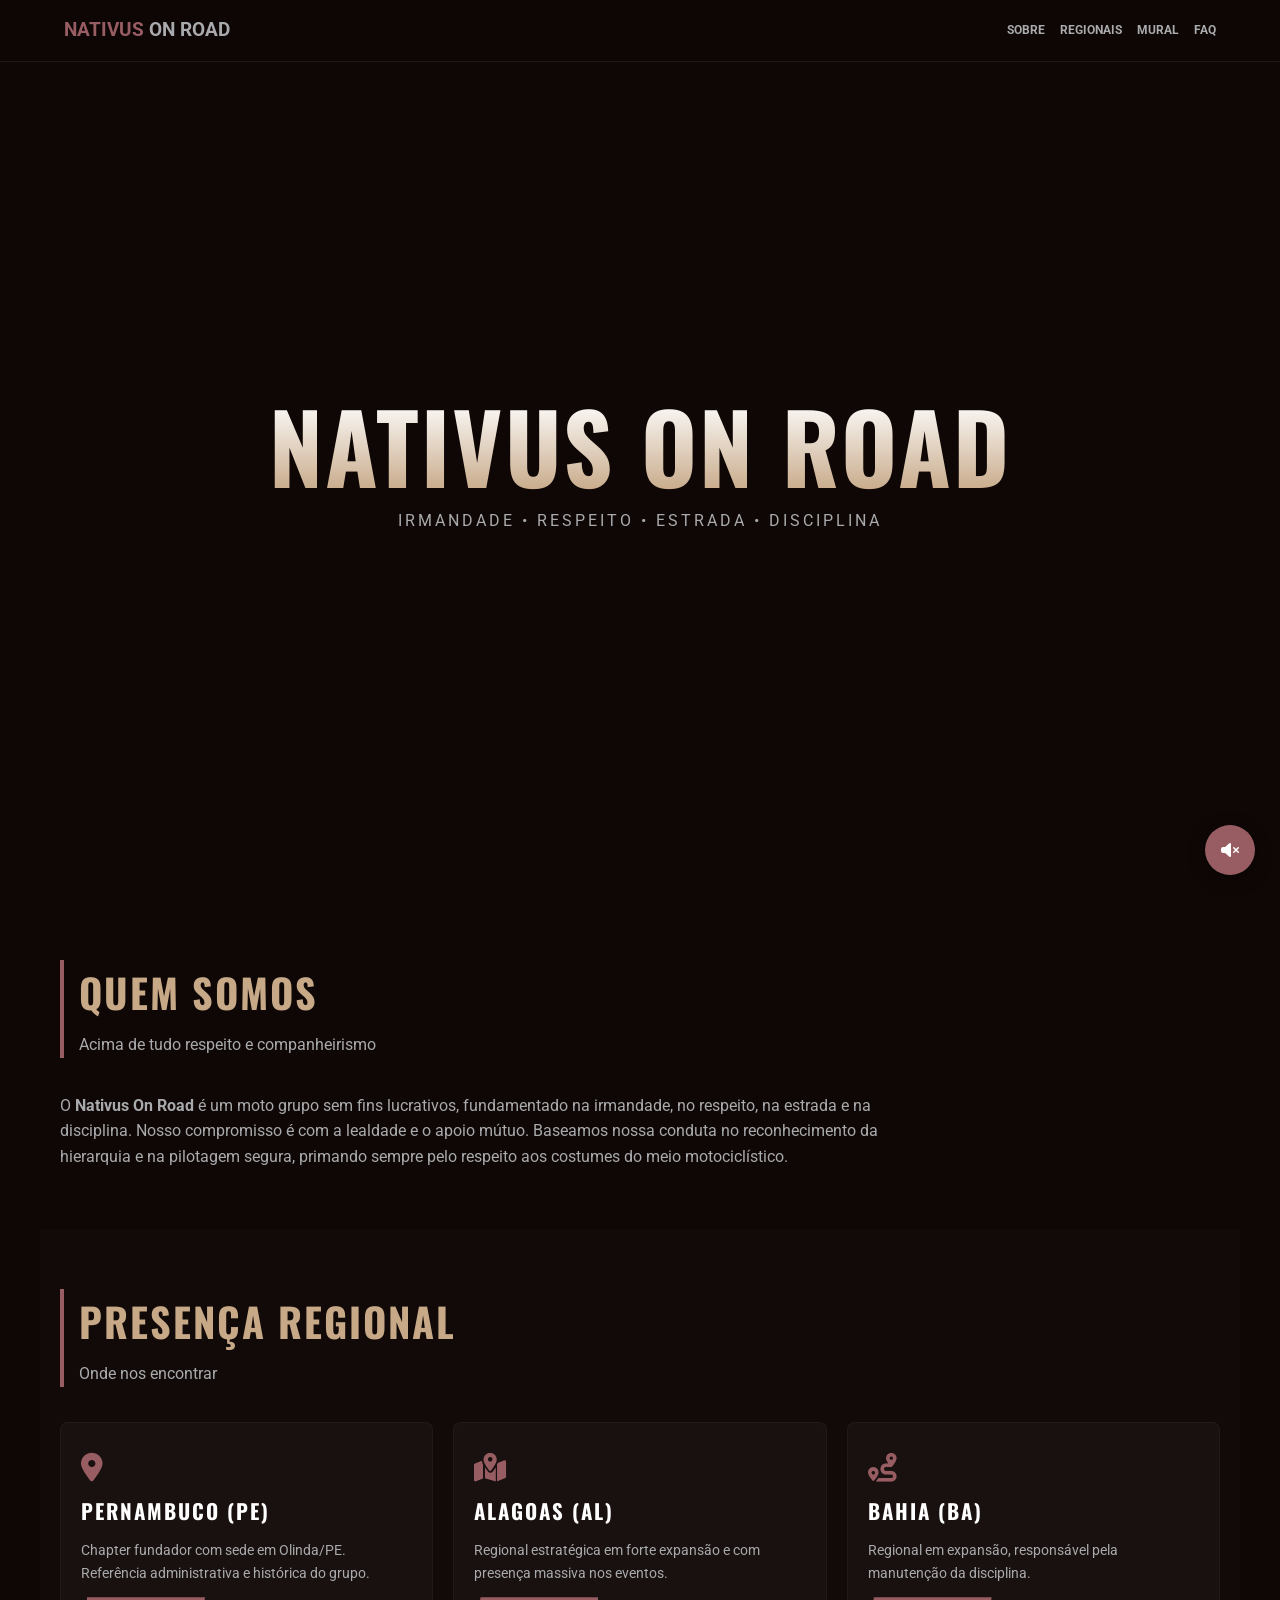
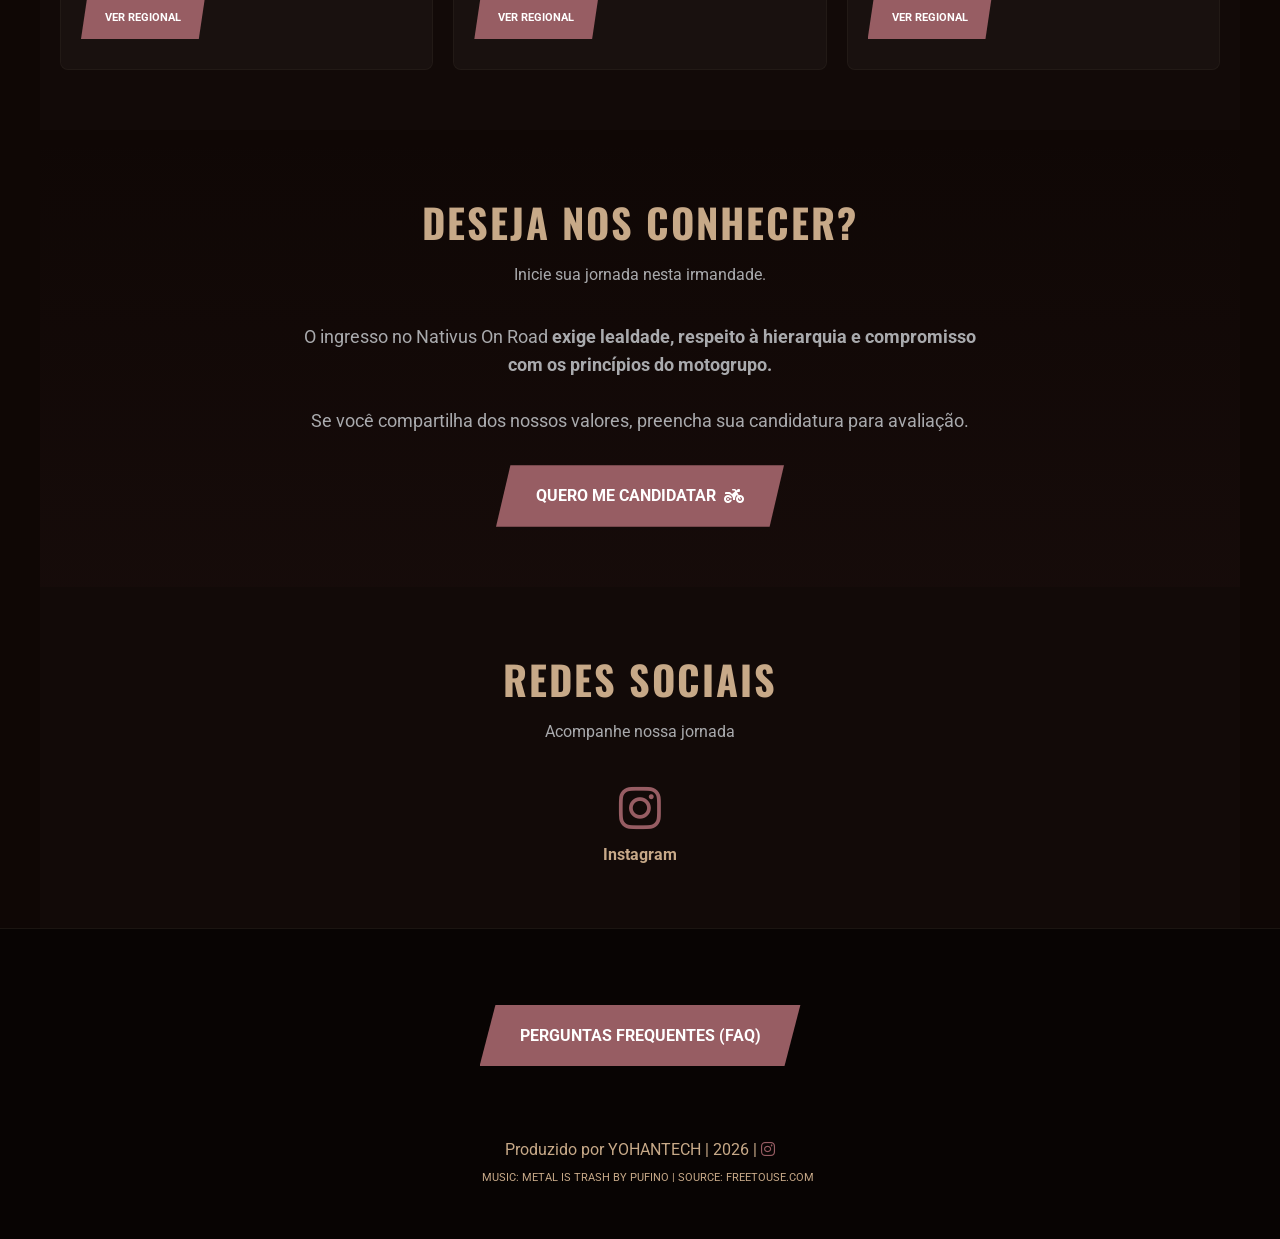
==== index.html @ 03892d3d "Add files via upload" ====
<!DOCTYPE html>
<html lang="pt-br">
<head>
    <meta charset="UTF-8">
    <title>Nativus On Road | Institucional 2026</title>
    <meta name="viewport" content="width=device-width, initial-scale=1.0">
    
    <link href="https://fonts.googleapis.com/css2?family=Oswald:wght@400;700&family=Roboto:wght@300;400;700&display=swap" rel="stylesheet">
    <link rel="stylesheet" href="https://cdnjs.cloudflare.com/ajax/libs/font-awesome/6.4.0/css/all.min.css">

    <style>
        :root {
            /* Cores Oficiais Extraídas do Estatuto */
            --black: #0F0705;       /* Preto Oficial */
            --red: #975D63;         /* Vermelho Escuro */
            --red-bright: #c1757c;  
            --tan: #C7A988;         /* Bege Areia */
            --brown: #47352D;       /* Marrom Escuro */
            --leather: #907159;     /* Marrom Couro */
            --silver: #A9AAAD;      /* Prata Envelhecido */
            --glass: rgba(255, 255, 255, 0.03);
            --transition: all 0.4s cubic-bezier(0.165, 0.84, 0.44, 1);
        }

        * { box-sizing: border-box; margin: 0; padding: 0; }
        html { scroll-behavior: smooth; }
        body {
            font-family: 'Roboto', sans-serif;
            background-color: var(--black);
            color: var(--tan);
            line-height: 1.6;
            overflow-x: hidden;
        }

        h1, h2, h3 { font-family: 'Oswald', sans-serif; text-transform: uppercase; letter-spacing: 2px; }

        /* HEADER & NAV */
        header {
            position: fixed;
            top: 0;
            width: 100%;
            z-index: 1000;
            padding: 15px 5%;
            display: flex;
            justify-content: space-between;
            align-items: center;
            background: rgba(15, 7, 5, 0.95);
            backdrop-filter: blur(12px);
            border-bottom: 1px solid rgba(199, 169, 136, 0.1);
        }

        .logo { font-size: 1.2rem; font-weight: bold; color: var(--red); white-space: nowrap; }
        .logo span { color: var(--silver); }
        
        nav { display: flex; gap: 15px; }
        nav a {
            color: var(--silver);
            text-decoration: none;
            font-size: 0.75rem;
            font-weight: 700;
            transition: var(--transition);
            text-transform: uppercase;
        }
        nav a:hover { color: var(--red); }

        /* HERO SECTION */
        .hero {
            min-height: 100vh;
            background: 
                linear-gradient(to bottom, rgba(15,7,5,0.4), var(--black)),
                url('imagens/hero_image.jpeg') center center / cover no-repeat;
            display: flex;
            align-items: center;
            justify-content: center;
            text-align: center;
            padding: 100px 20px 40px;
        }

        .hero h1 {
            font-size: clamp(2.5rem, 10vw, 6rem);
            line-height: 1;
            margin-bottom: 15px;
            background: linear-gradient(to bottom, #fff, var(--tan));
            background-clip: text;
            -webkit-background-clip: text;
            -webkit-text-fill-color: transparent;
        }

        .hero p {
            color: var(--silver);
            font-size: clamp(0.85rem, 4vw, 1rem);
            margin-bottom: 30px;
            letter-spacing: 3px;
        }

        /* SECTIONS */
        section { padding: 60px 20px; max-width: 1200px; margin: auto; }
        .section-header { margin-bottom: 35px; border-left: 4px solid var(--red); padding-left: 15px; }
        section h2 { font-size: clamp(1.8rem, 8vw, 2.5rem); margin-bottom: 8px; }

        .grid {
            display: grid;
            grid-template-columns: repeat(auto-fit, minmax(280px, 1fr));
            gap: 20px;
        }

        .card {
            background: var(--glass);
            padding: 30px 20px;
            border-radius: 8px;
            border: 1px solid rgba(199, 169, 136, 0.05);
            transition: var(--transition);
            display: flex;
            flex-direction: column;
            gap: 12px;
        }

        .card:hover { transform: translateY(-5px); background: rgba(151, 93, 99, 0.08); }
        .card i { font-size: 1.8rem; color: var(--red); }
        .card h3 { font-size: 1.3rem; color: #fff; }
        .card p { color: var(--silver); font-size: 0.9rem; }

        /* BUTTONS */
        .button {
            display: inline-flex;
            align-items: center;
            gap: 8px;
            margin-top: auto;
            padding: 12px 24px;
            background: var(--red);
            color: #fff;
            text-decoration: none;
            font-weight: bold;
            font-size: 0.7rem;
            text-transform: uppercase;
            clip-path: polygon(5% 0, 100% 0, 95% 100%, 0% 100%);
            width: fit-content;
        }

        /* MUSIC CONTROL */
        #music-control {
            position: fixed;
            bottom: 25px;
            right: 25px;
            width: 50px;
            height: 50px;
            background: var(--red);
            color: white;
            border-radius: 50%;
            display: flex;
            align-items: center;
            justify-content: center;
            cursor: pointer;
            z-index: 2000;
            box-shadow: 0 4px 15px rgba(0,0,0,0.5);
        }

        .music-playing { animation: pulse-red 2s infinite; }

        @keyframes pulse-red {
            0% { box-shadow: 0 0 0 0 rgba(151, 93, 99, 0.7); }
            70% { box-shadow: 0 0 0 10px rgba(151, 93, 99, 0); }
            100% { box-shadow: 0 0 0 0 rgba(151, 93, 99, 0); }
        }

        footer {
            padding: 50px 20px;
            text-align: center;
            background: #080403;
            border-top: 1px solid rgba(199, 169, 136, 0.1);
        }

        @media (max-width: 600px) {
            header { flex-direction: column; gap: 8px; padding: 12px; }
            nav { gap: 12px; }
            .hero { padding-top: 100px; }
        }
    </style>
</head>

<body>

<header>
    <div class="logo">NATIVUS <span>ON ROAD</span></div>
    <nav>
        <a href="#sobre">Sobre</a>
        <a href="#regionais">Regionais</a>
        <a href="eventos.html">Mural</a>
        <a href="faq.html">FAQ</a> </nav>
    </nav>
</header>

<div class="hero" id="home">
    <div class="hero-content">
        <h1>NATIVUS ON ROAD</h1>
        <p>IRMANDADE • RESPEITO • ESTRADA • DISCIPLINA</p>
    </div>
</div>

<section id="sobre">
    <div class="section-header">
        <h2>Quem somos</h2>
        <p style="color: var(--silver)">Acima de tudo respeito e companheirismo</p>
    </div>
    <p style="font-size: 1rem; max-width: 850px; color: var(--silver);">
        O <strong>Nativus On Road</strong> é um moto grupo sem fins lucrativos, fundamentado na irmandade, no respeito, na estrada e na disciplina. 
        Nosso compromisso é com a lealdade e o apoio mútuo.
        Baseamos nossa conduta no reconhecimento da hierarquia e na pilotagem segura, primando sempre pelo respeito aos costumes do meio motociclístico.
    </p>
</section>

<section id="regionais" style="background: rgba(255,255,255,0.01)">
    <div class="section-header">
        <h2>Presença Regional</h2>
        <p style="color: var(--silver)">Onde nos encontrar</p>
    </div>
    <div class="grid">
        <div class="card">
            <i class="fa-solid fa-location-dot"></i>
            <h3>Pernambuco (PE)</h3>
            <p>Chapter fundador com sede em Olinda/PE. Referência administrativa e histórica do grupo.</p>
            <a href="regionais/pernambuco.html" class="button">Ver Regional</a>
        </div>
        <div class="card">
            <i class="fa-solid fa-map-location-dot"></i>
            <h3>Alagoas (AL)</h3>
            <p>Regional estratégica em forte expansão e com presença massiva nos eventos.</p>
            <a href="regionais/alagoas.html" class="button">Ver Regional</a>
        </div>
        <div class="card">
            <i class="fa-solid fa-route"></i>
            <h3>Bahia (BA)</h3>
            <p>Regional em expansão, responsável pela manutenção da disciplina.</p>
            <a href="regionais/bahia.html" class="button">Ver Regional</a>
        </div>
    </div>
</section>

<section id="cadastro" style="background: linear-gradient(to bottom, transparent, rgba(151,93,99,0.05)); text-align: center;">
    <div class="section-header" style="border-left: none; padding-left: 0;">
        <h2>Deseja nos conhecer?</h2>
        <p style="color: var(--silver)">Inicie sua jornada nesta irmandade.</p>
    </div>
    <p style="font-size: 1.1rem; max-width: 700px; margin: 0 auto 30px; color: var(--silver);">
        O ingresso no Nativus On Road <strong> exige lealdade, respeito à hierarquia e compromisso com os princípios do motogrupo.</strong>
        <br>
        <br>
        Se você compartilha dos nossos valores, preencha sua candidatura para avaliação.
    </p>
    <a href="cadastro.html" class="button" style="padding: 18px 40px; font-size: 1rem;">Quero me Candidatar <i class="fa-solid fa-motorcycle"></i></a>
</section>

<section id="redes-sociais" style="background: rgba(255,255,255,0.01); text-align: center;">
    <div class="section-header" style="border-left: none; padding-left: 0;">
        <h2>Redes Sociais</h2>
        <p style="color: var(--silver)">Acompanhe nossa jornada</p>
    </div>
    <div style="display: flex; justify-content: center; gap: 30px; margin-top: 40px;">
        <a href="https://www.instagram.com/nativusonroad" target="_blank" style="display: flex; flex-direction: column; align-items: center; gap: 10px; text-decoration: none;;">
            <i class="fa-brands fa-instagram" style="font-size: 3rem; color: var(--red);"></i>
            <span style="color: var(--tan); font-weight: bold;">Instagram</span>
        </a>
    </div>
</section>

<footer>
    <br>
    <div class="social-links" style="margin-bottom: 20px;">
        <a href="faq.html" class="button" style="padding: 18px 40px; font-size: 1rem;">Perguntas Frequentes (FAQ)</a>
    </div>
  
    <br>
    <br>
    
    <p>Produzido por YOHANTECH | 2026 | <a href="https://www.instagram.com/yohantech.br?igsh=enFqdXVka2x1c2dv" target="_blank" style="color: var(--red); text-decoration: none;"><i class="fa-brands fa-instagram"></i></a></p>
    <a style="color: var(--tan); margin-left: 15px; font-size: 0.7rem; text-transform: uppercase;">Music: Metal Is Trash by Pufino | Source: freetouse.com </a>
    </p>
</footer>

<audio id="bg-music" loop>
    <source src="musica.mp3" type="audio/mpeg">
</audio>

<div id="music-control" onclick="toggleMusic()">
    <i id="music-icon" class="fa-solid fa-volume-xmark"></i>
</div>

<script>
    const audio = document.getElementById('bg-music');
    const icon = document.getElementById('music-icon');
    const btn = document.getElementById('music-control');
    
    // Configurações Iniciais
    audio.volume = 0.7; 

    // Recupera o estado salvo no navegador
    const isPlaying = localStorage.getItem('nativus_music_playing') === 'true';
    const savedTime = localStorage.getItem('nativus_music_time');

    if (savedTime) {
        audio.currentTime = parseFloat(savedTime);
    }

    // Se estava tocando, tenta retomar (respeitando bloqueio do navegador)
    if (isPlaying) {
        audio.play().then(() => {
            updateUI(true);
        }).catch(() => {
            console.log("Aguardando interação do usuário para retomar áudio.");
        });
    }

    // Salva o tempo atual da música a cada segundo
    audio.ontimeupdate = () => {
        localStorage.setItem('nativus_music_time', audio.currentTime);
    };

    function updateUI(playing) {
        if (playing) {
            icon.classList.replace('fa-volume-xmark', 'fa-volume-high');
            btn.classList.add('music-playing');
        } else {
            icon.classList.replace('fa-volume-high', 'fa-volume-xmark');
            btn.classList.remove('music-playing');
        }
    }

    function toggleMusic() {
        if (audio.paused) {
            audio.play();
            localStorage.setItem('nativus_music_playing', 'true');
            updateUI(true);
        } else {
            audio.pause();
            localStorage.setItem('nativus_music_playing', 'false');
            updateUI(false);
        }
    }

    // Reset de scroll
    if (history.scrollRestoration) { history.scrollRestoration = 'manual'; }
    window.scrollTo(0, 0);
</script>

</body>
</html>
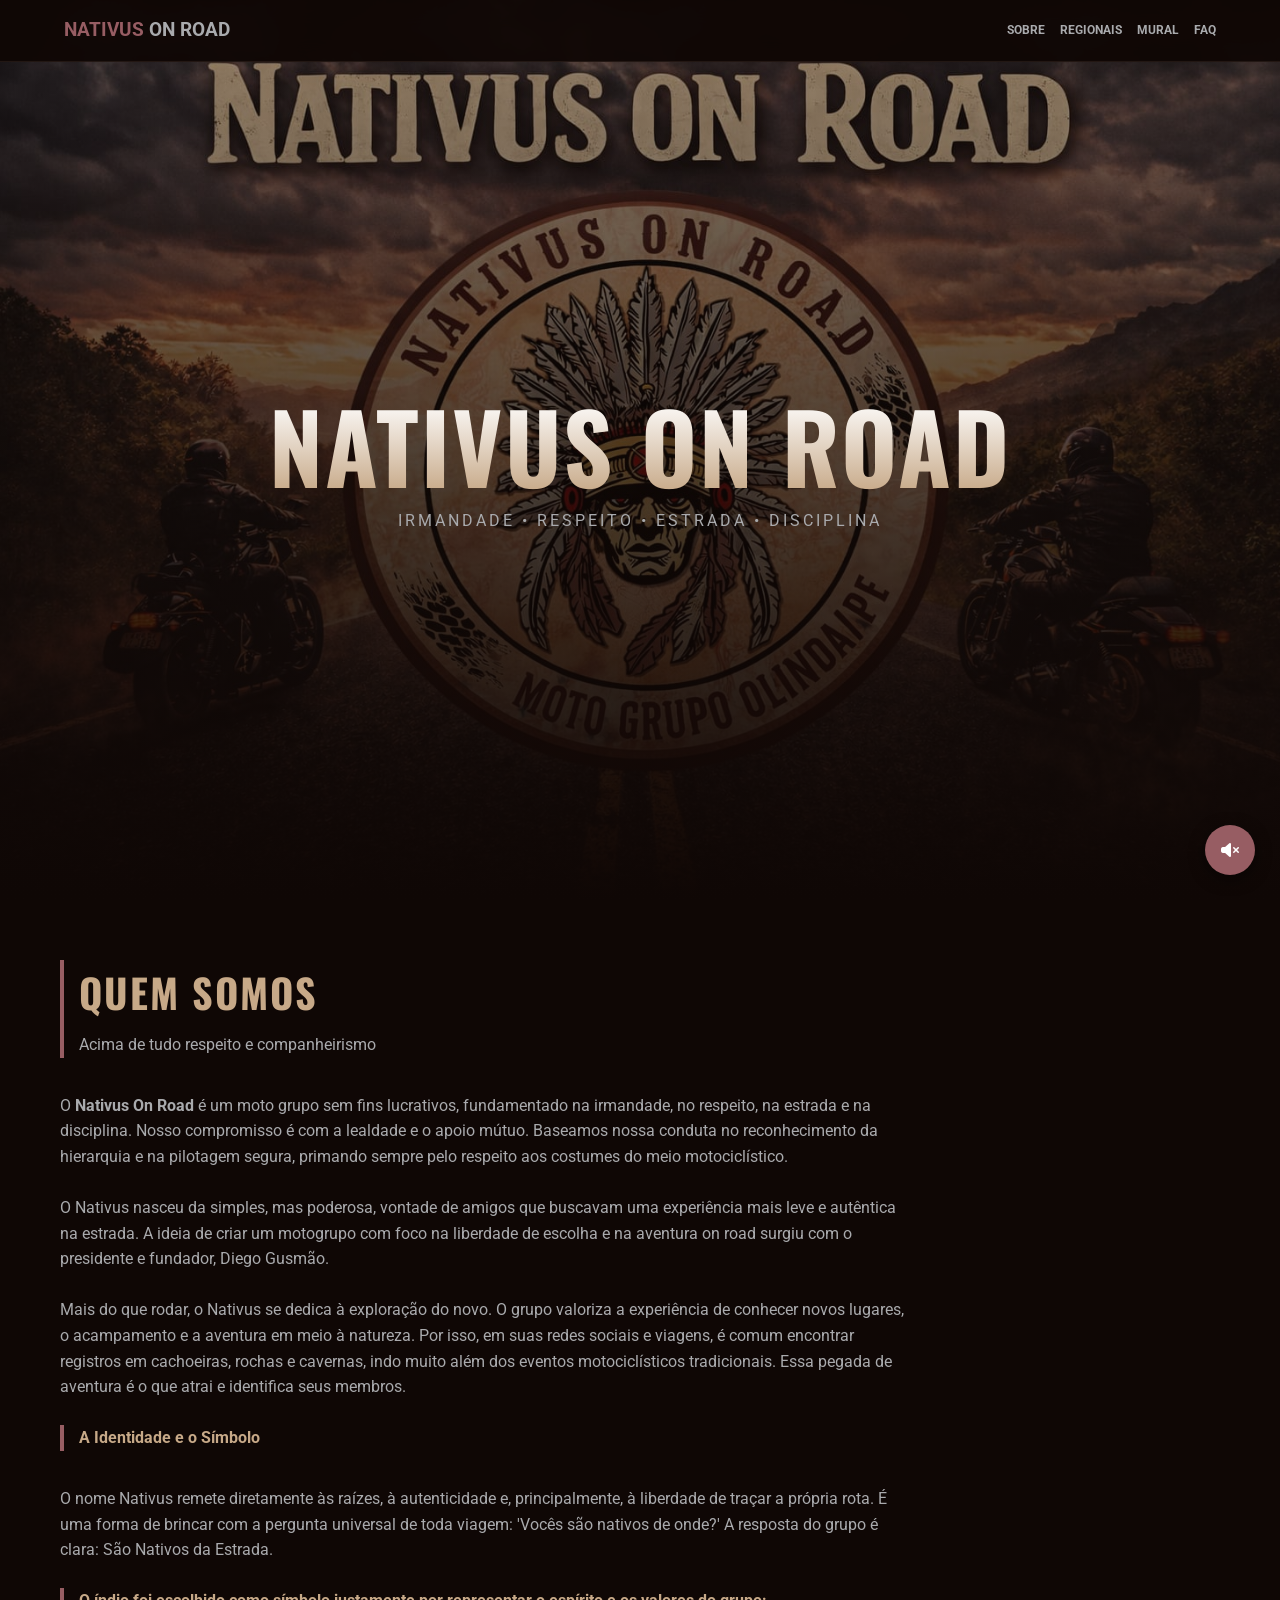
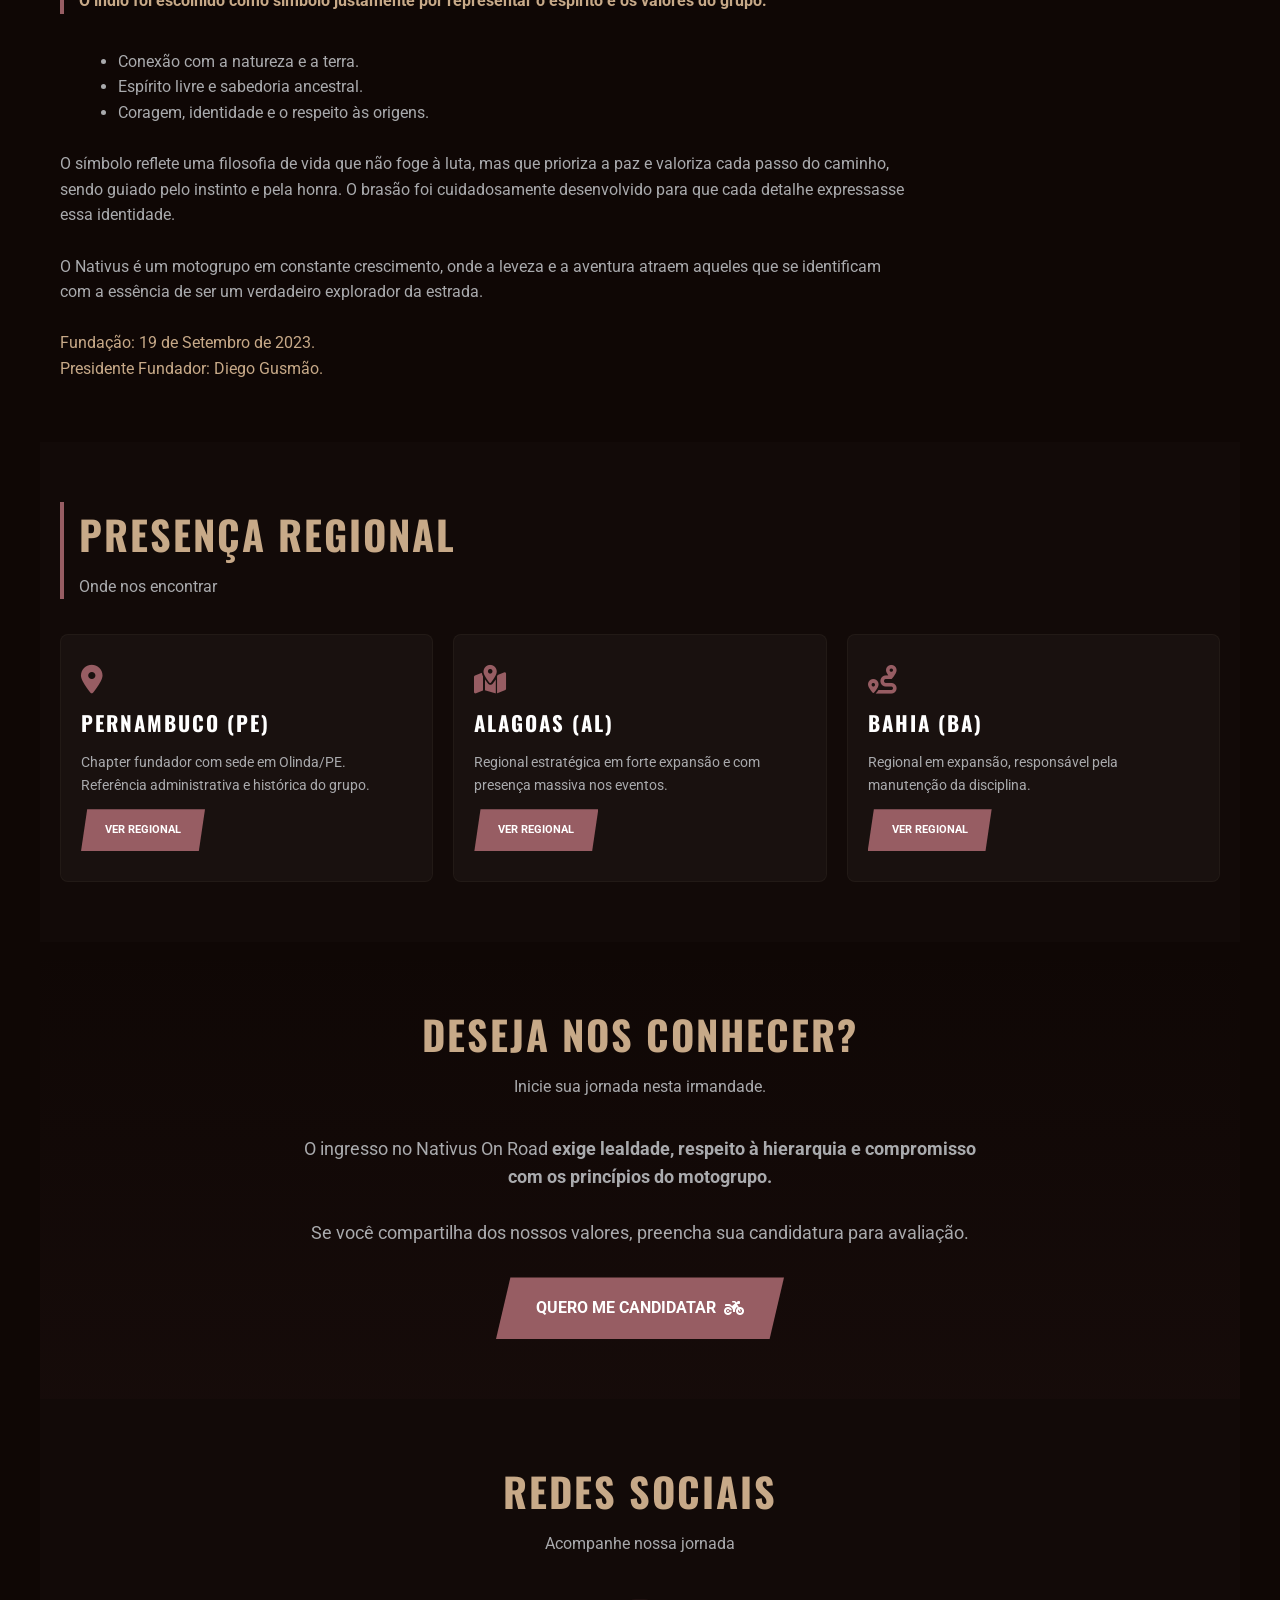
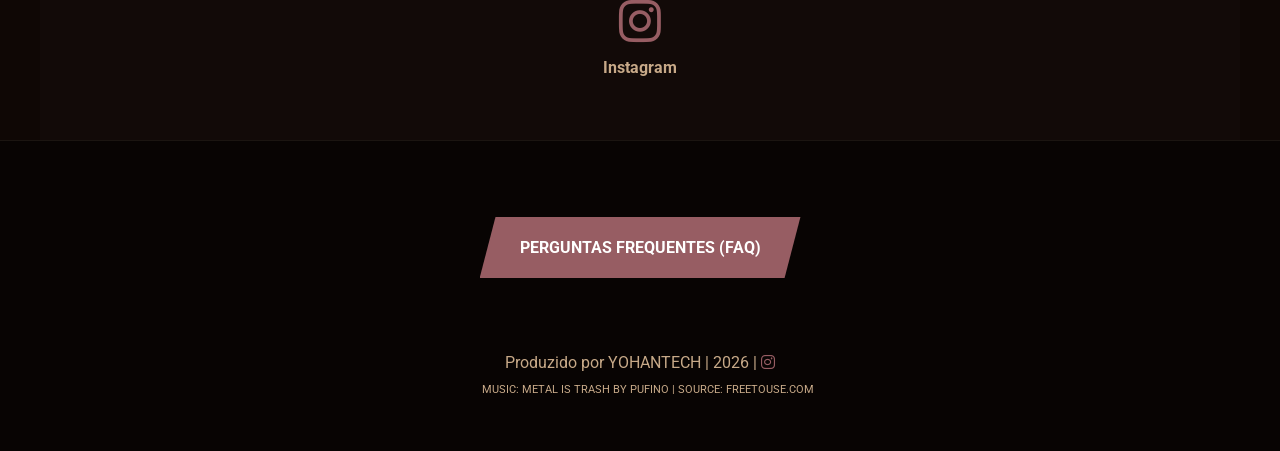
==== commit 2cc20ca7: "Add detailed description of Nativus motogrupo's identity, values, and founding information" ====
--- a/index.html
+++ b/index.html
@@ -207,6 +207,57 @@
         Nosso compromisso é com a lealdade e o apoio mútuo.
         Baseamos nossa conduta no reconhecimento da hierarquia e na pilotagem segura, primando sempre pelo respeito aos costumes do meio motociclístico.
     </p>
+    <br>
+    <p style="font-size: 1rem; max-width: 850px; color: var(--silver);">
+        O Nativus nasceu da simples, mas poderosa, vontade de amigos que buscavam uma experiência mais leve e autêntica na estrada. 
+        A ideia de criar um motogrupo com foco na liberdade de escolha e na aventura on road surgiu com o presidente e fundador, Diego Gusmão.
+    </p>
+    <br>
+    <p style="font-size: 1rem; max-width: 850px; color: var(--silver);">
+        Mais do que rodar, o Nativus se dedica à exploração do novo. O grupo valoriza a experiência de conhecer novos lugares, 
+        o acampamento e a aventura em meio à natureza. Por isso, em suas redes sociais e viagens, é comum encontrar registros em cachoeiras, 
+        rochas e cavernas, indo muito além dos eventos motociclísticos tradicionais. 
+        Essa pegada de aventura é o que atrai e identifica seus membros.
+    </p>
+    <br>
+    <div class="section-header">
+    <p style="font-size: 1rem; max-width: 850px; color: var(--tan);">
+        <b>A Identidade e o Símbolo</b>
+    </p>
+    </div>    
+    <p style="font-size: 1rem; max-width: 850px; color: var(--silver);">
+        O nome Nativus remete diretamente às raízes, à autenticidade e, principalmente, à liberdade de traçar a própria rota. 
+        É uma forma de brincar com a pergunta universal de toda viagem: 
+        'Vocês são nativos de onde?' A resposta do grupo é clara: São Nativos da Estrada.
+    </p>
+    <br>
+    <div class="section-header">
+    <p style="font-size: 1rem; max-width: 850px; color: var(--tan);">
+        <b>O índio foi escolhido como símbolo justamente por representar o espírito e os valores do grupo:</b>
+    </p>
+    </div>
+    <ul style="font-size: 1rem; max-width: 850px; color: var(--silver); margin-left: 5%; margin-right: 5%;">
+        <li>Conexão com a natureza e a terra. <br></li>
+        <li>Espírito livre e sabedoria ancestral.<br></li>
+        <li>Coragem, identidade e o respeito às origens.<br></li>
+    </ul> 
+    <br> 
+    <p style="font-size: 1rem; max-width: 850px; color: var(--silver);">
+        O símbolo reflete uma filosofia de vida que não foge à luta, mas que prioriza a paz e valoriza cada passo do caminho, 
+        sendo guiado pelo instinto e pela honra. O brasão foi cuidadosamente desenvolvido para que cada detalhe expressasse essa identidade.
+    </p>
+    <br>
+    <p style="font-size: 1rem; max-width: 850px; color: var(--silver);">
+        O Nativus é um motogrupo em constante crescimento, onde a leveza e a aventura atraem aqueles que se identificam com a essência de ser um verdadeiro 
+        explorador da estrada.
+    </p>
+    <br>
+    <p>
+    Fundação: 19 de Setembro de 2023.
+    </p>
+    <p>Presidente Fundador: Diego Gusmão.</p>
+
+    
 </section>
 
 <section id="regionais" style="background: rgba(255,255,255,0.01)">
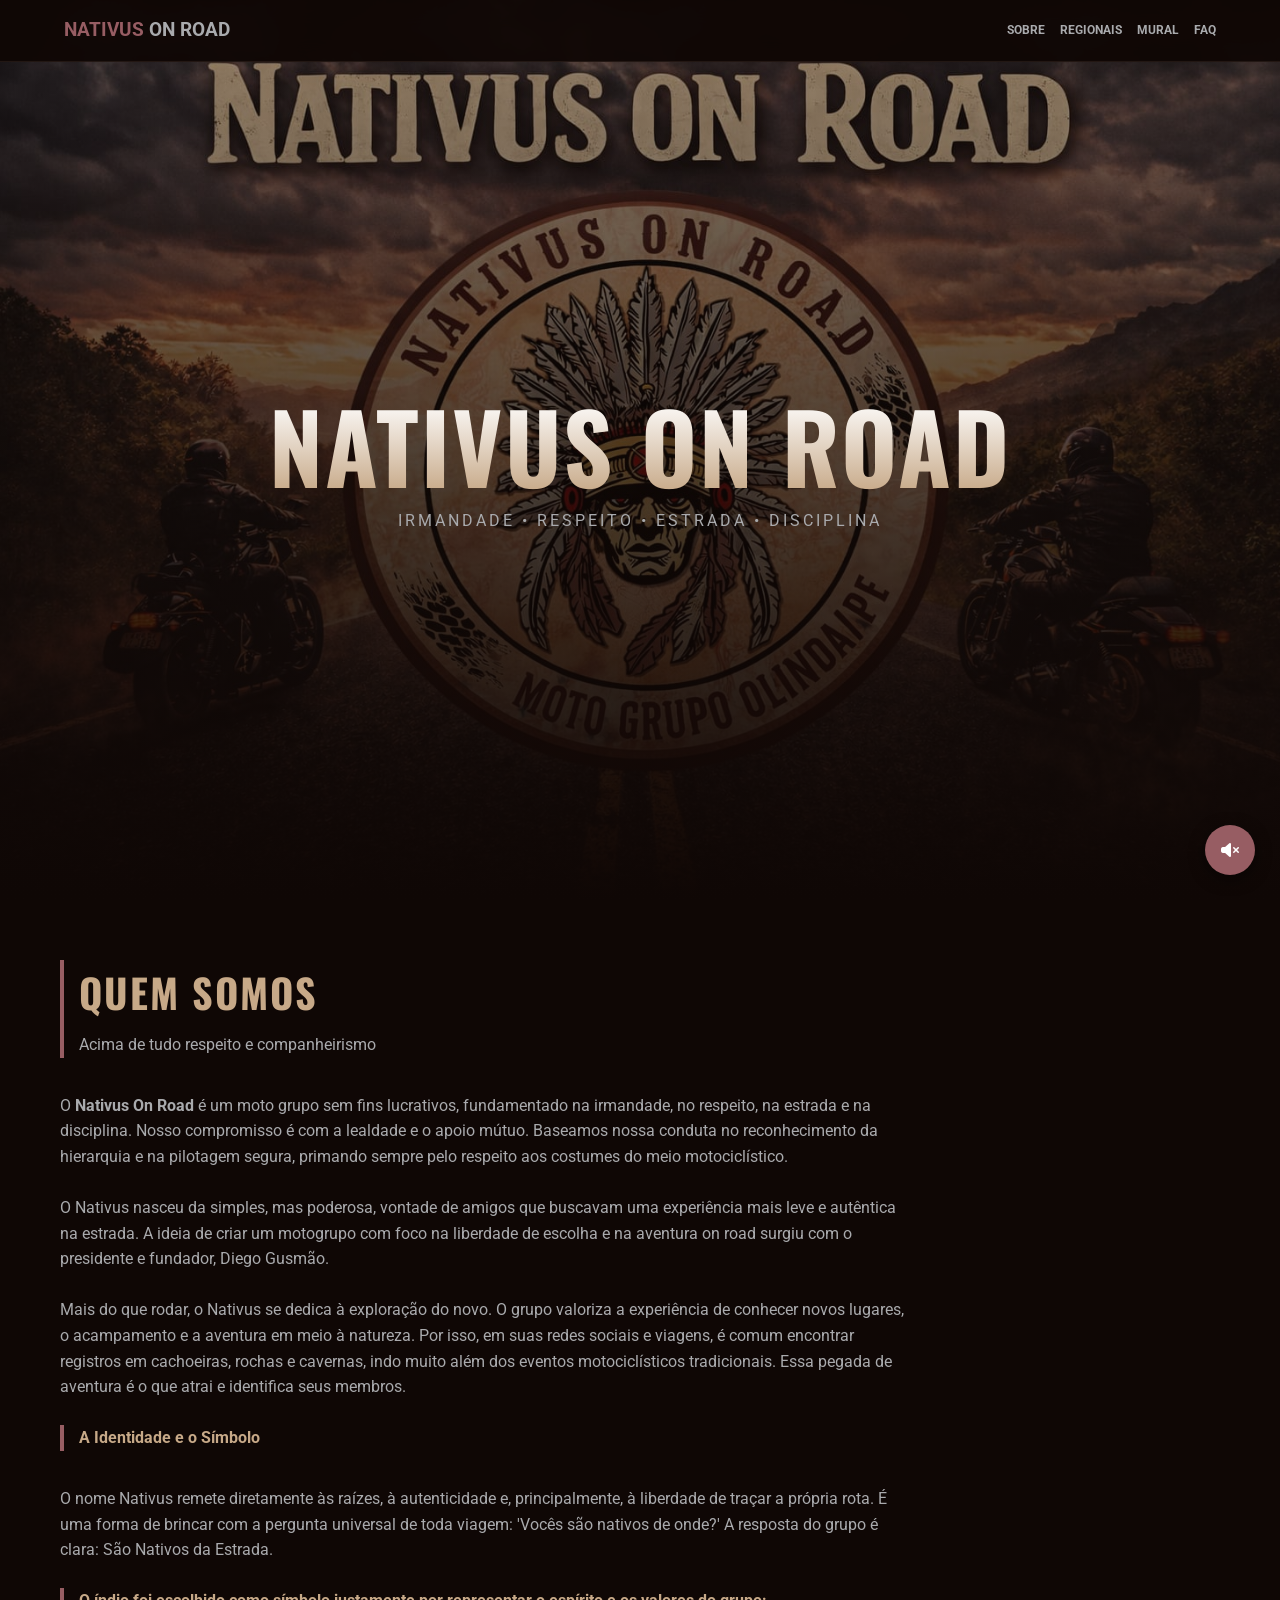
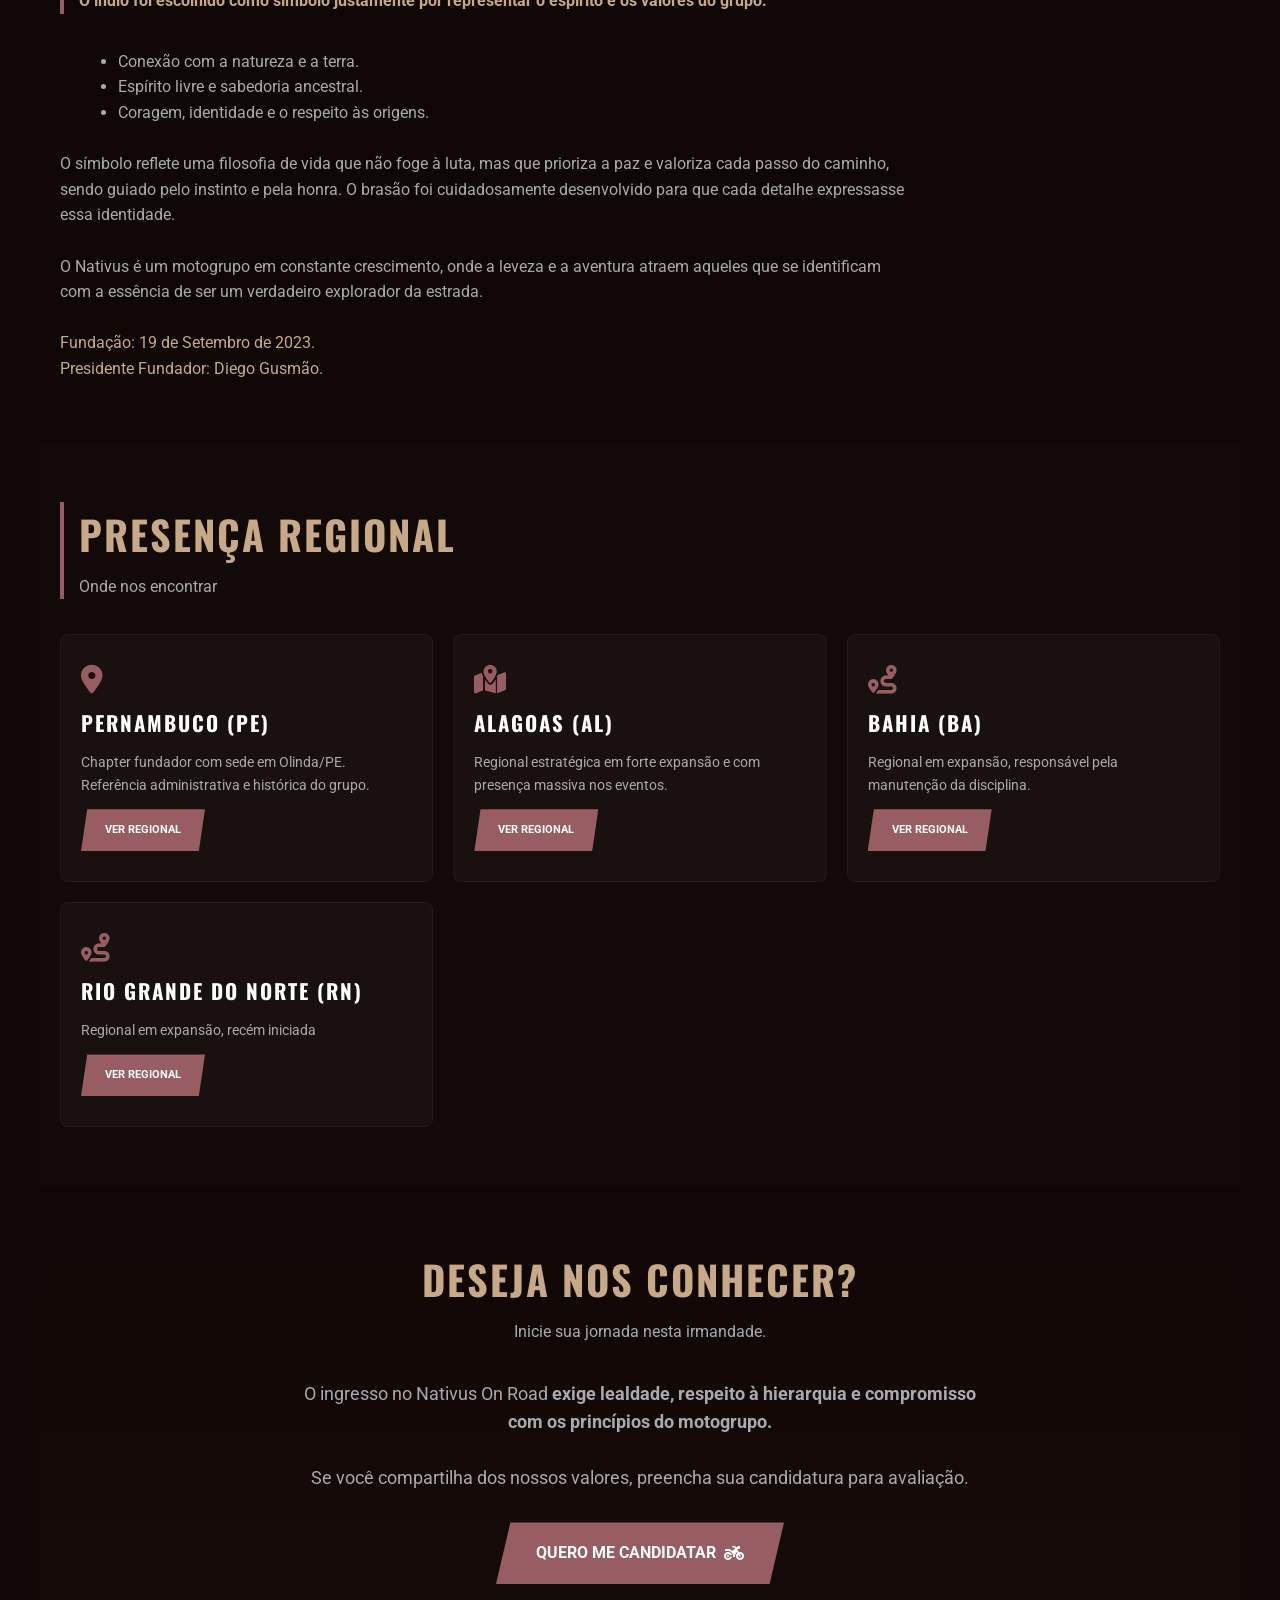
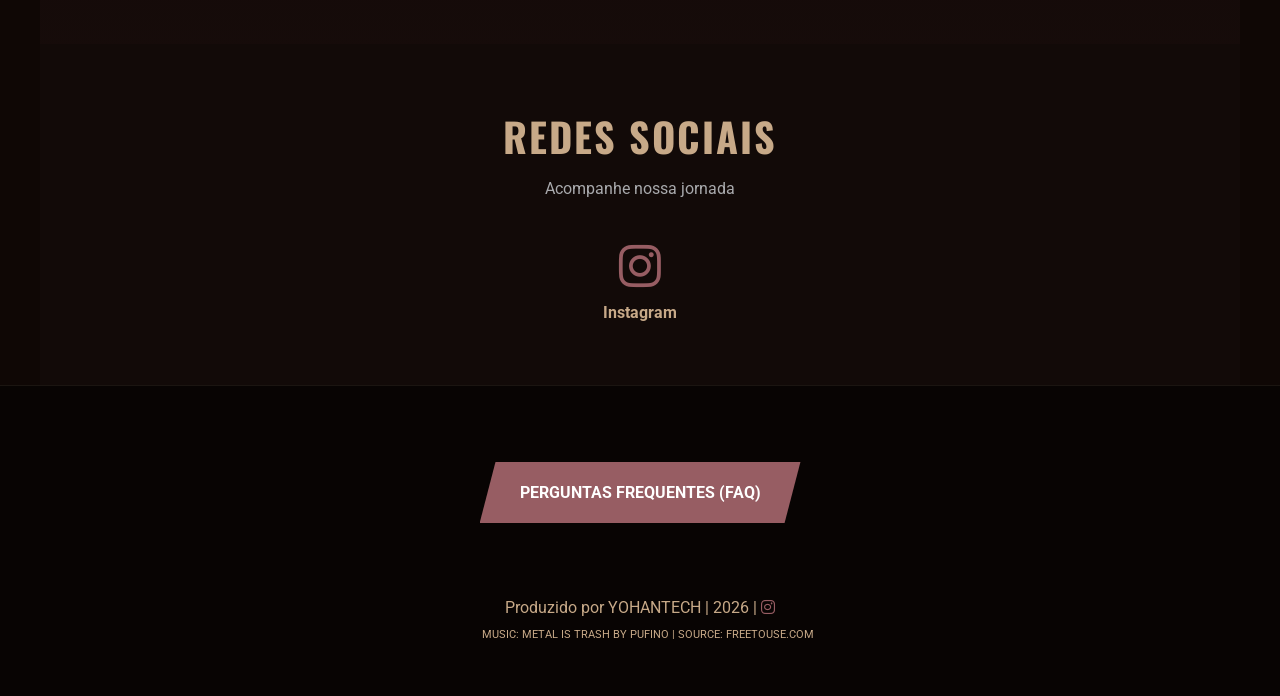
==== commit d6d6d77c: "Add Rio Grande do Norte regional page and associated image" ====
--- a/index.html
+++ b/index.html
@@ -284,6 +284,12 @@
             <p>Regional em expansão, responsável pela manutenção da disciplina.</p>
             <a href="regionais/bahia.html" class="button">Ver Regional</a>
         </div>
+        <div class="card">
+            <i class="fa-solid fa-route"></i>
+            <h3>Rio Grande do Norte (RN)</h3>
+            <p>Regional em expansão, recém iniciada</p>
+            <a href="regionais/riograndedonorte.html" class="button">Ver Regional</a>
+        </div>
     </div>
 </section>
 
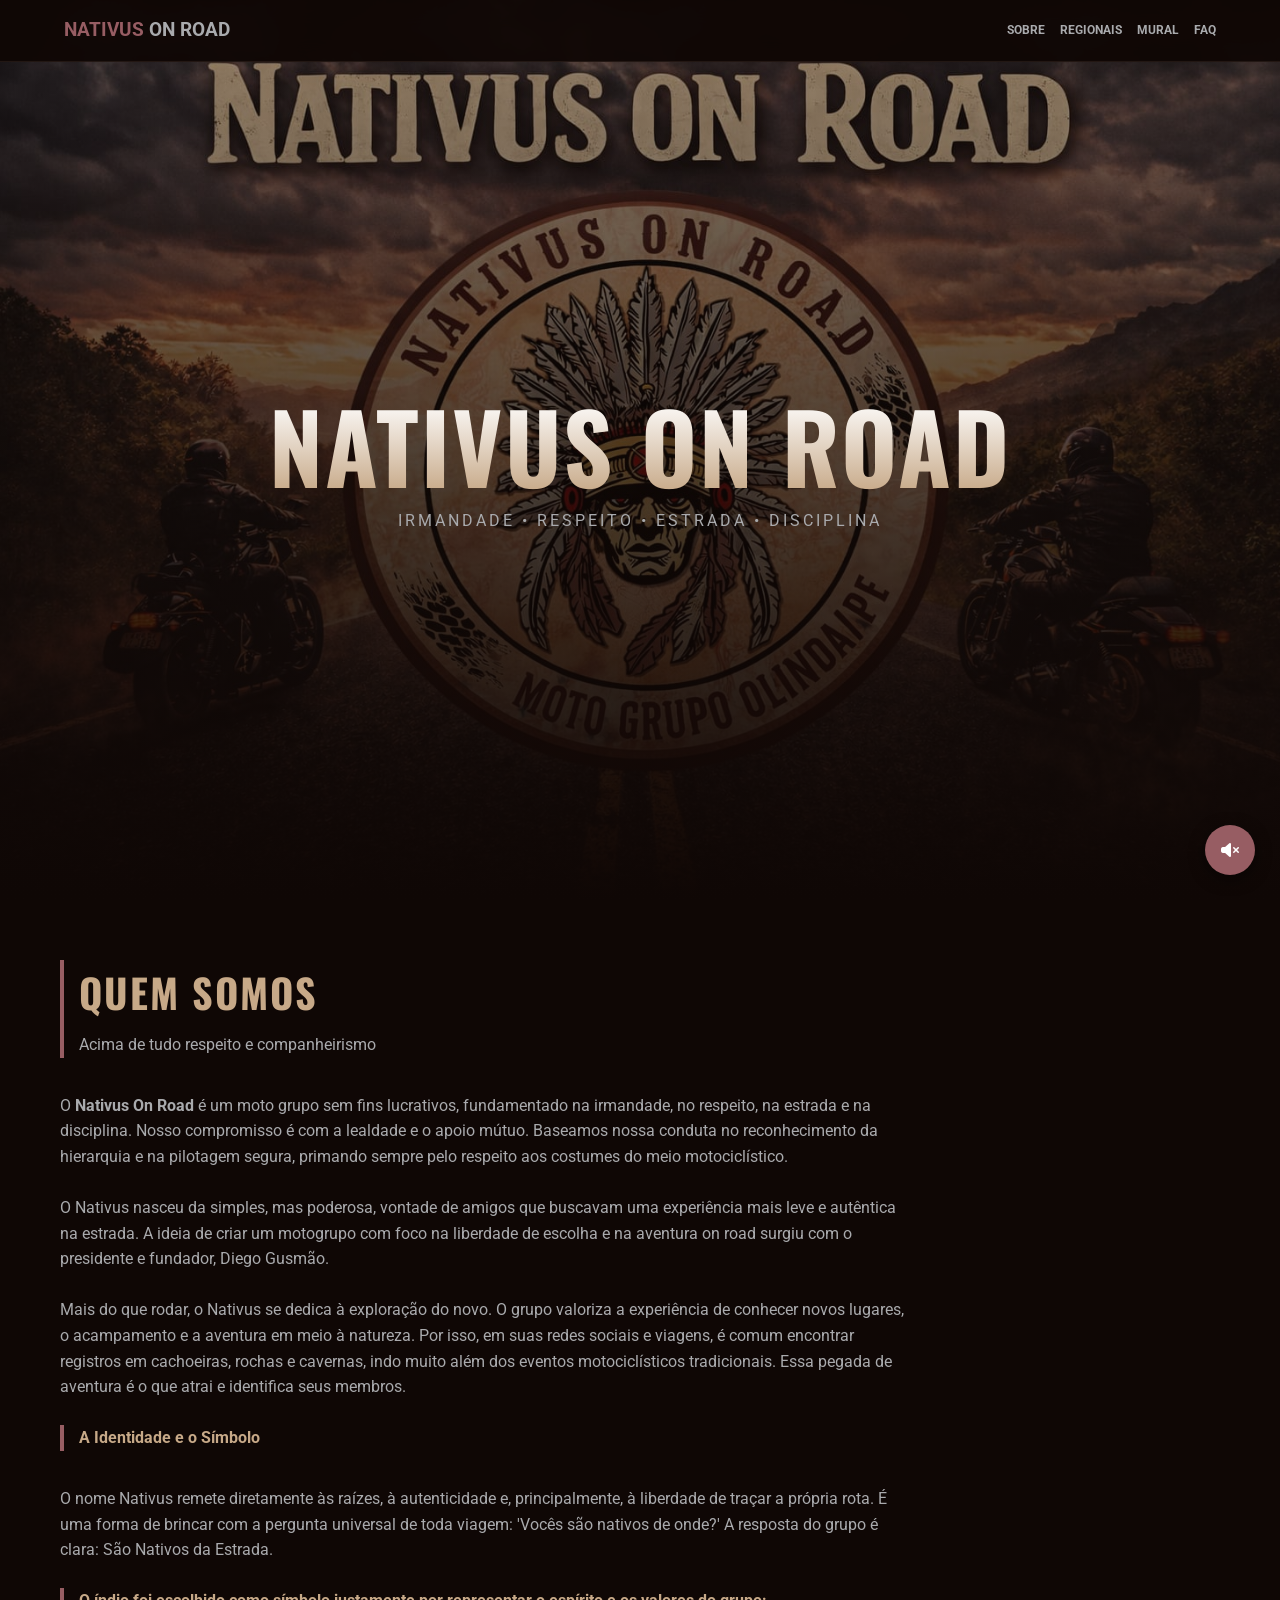
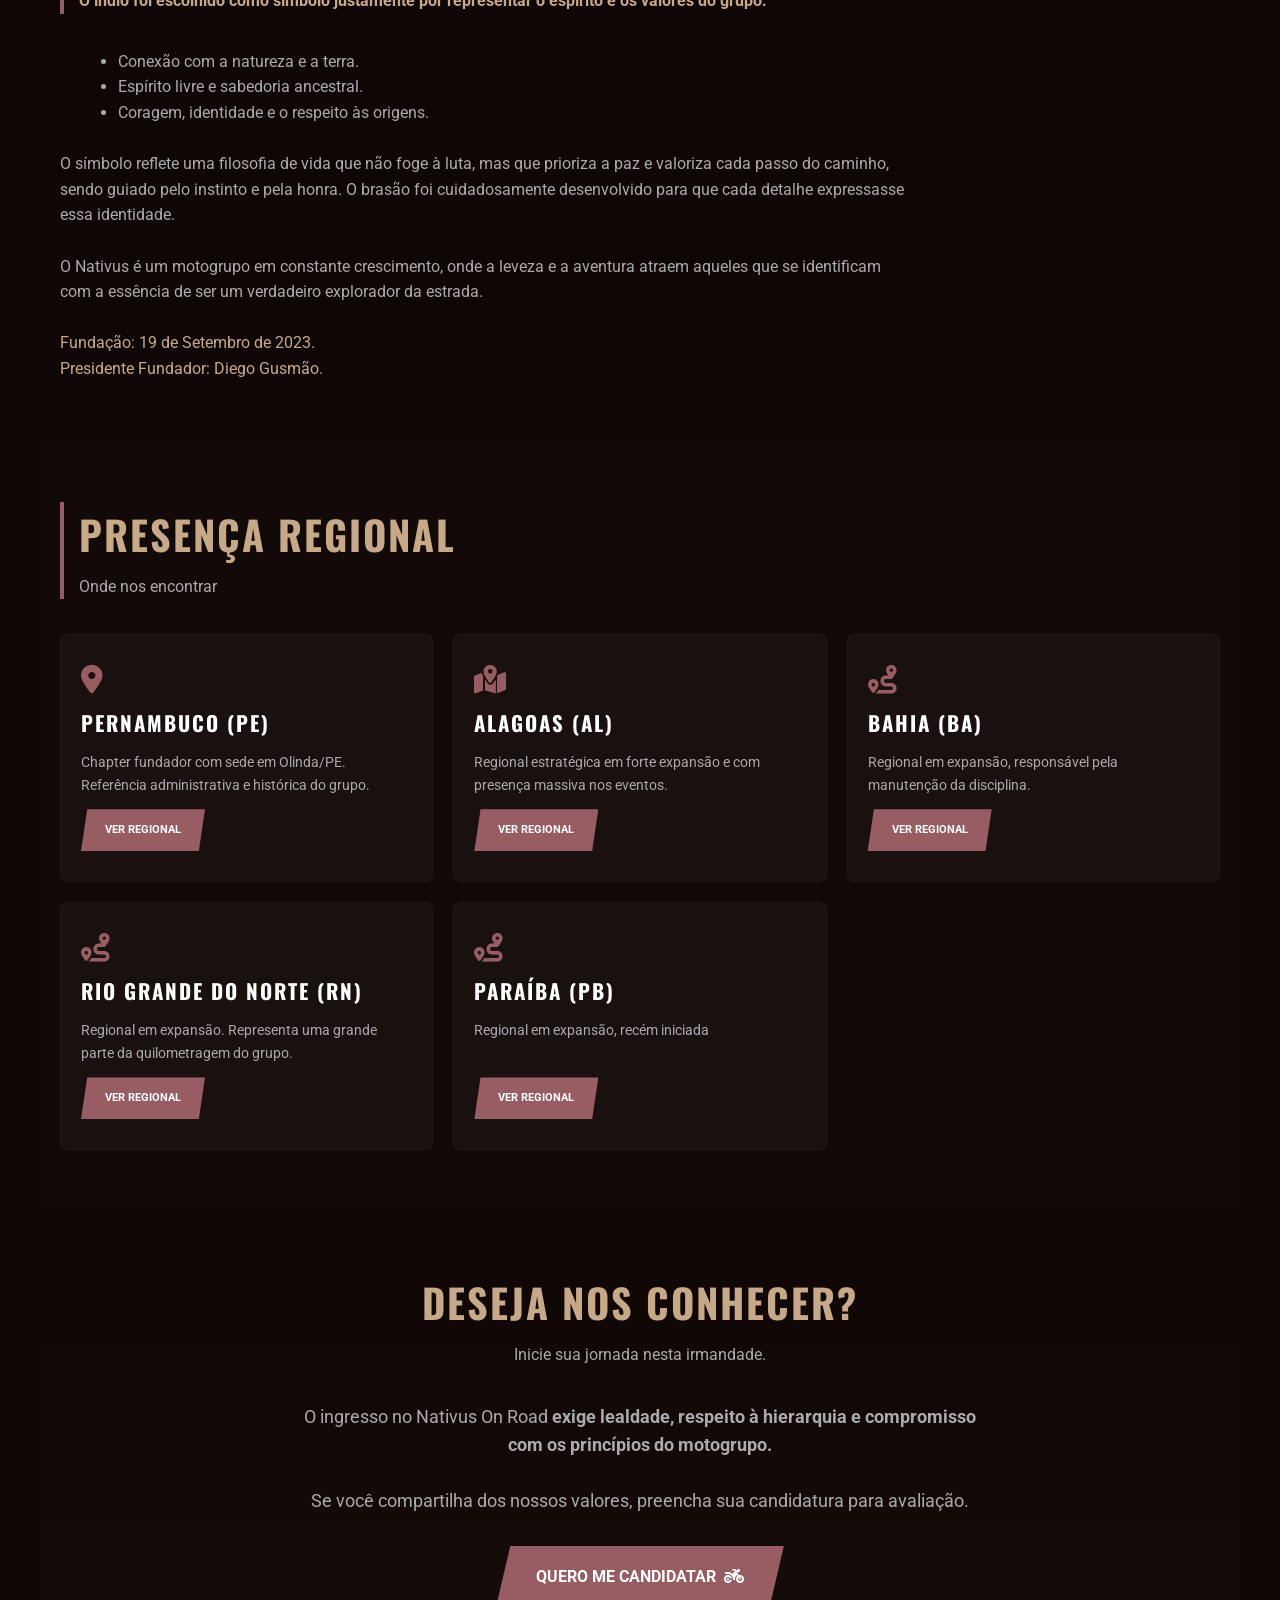
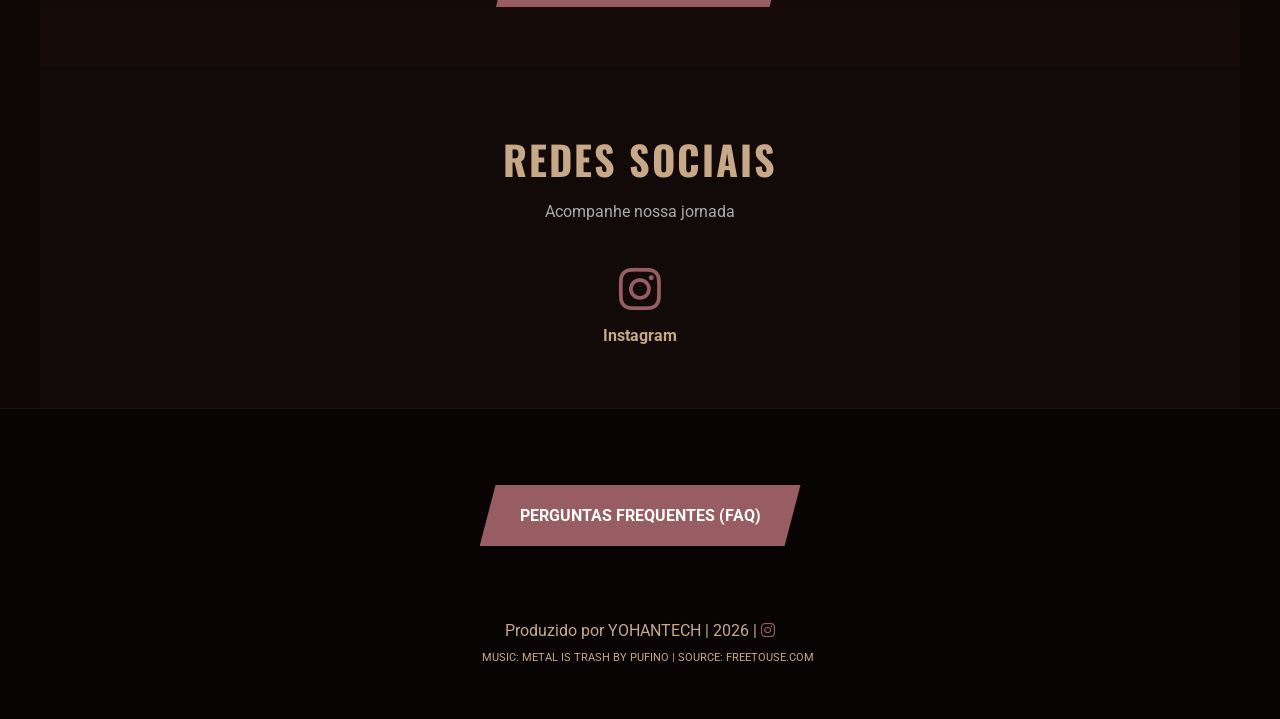
==== commit f4cc1fe6: "feat: add new regional page for Paraíba with gallery and music control" ====
--- a/index.html
+++ b/index.html
@@ -287,9 +287,18 @@
         <div class="card">
             <i class="fa-solid fa-route"></i>
             <h3>Rio Grande do Norte (RN)</h3>
-            <p>Regional em expansão, recém iniciada</p>
+            <p>Regional em expansão. Representa uma grande parte da quilometragem do grupo.</p>
             <a href="regionais/riograndedonorte.html" class="button">Ver Regional</a>
         </div>
+        <div class="card">
+            <i class="fa-solid fa-route"></i>
+            <h3>Paraíba (PB)</h3>
+            <p>Regional em expansão, recém iniciada</p>
+            <a href="regionais/paraiba.html" class="button">Ver Regional</a>
+        </div>
+
+
+
     </div>
 </section>
 
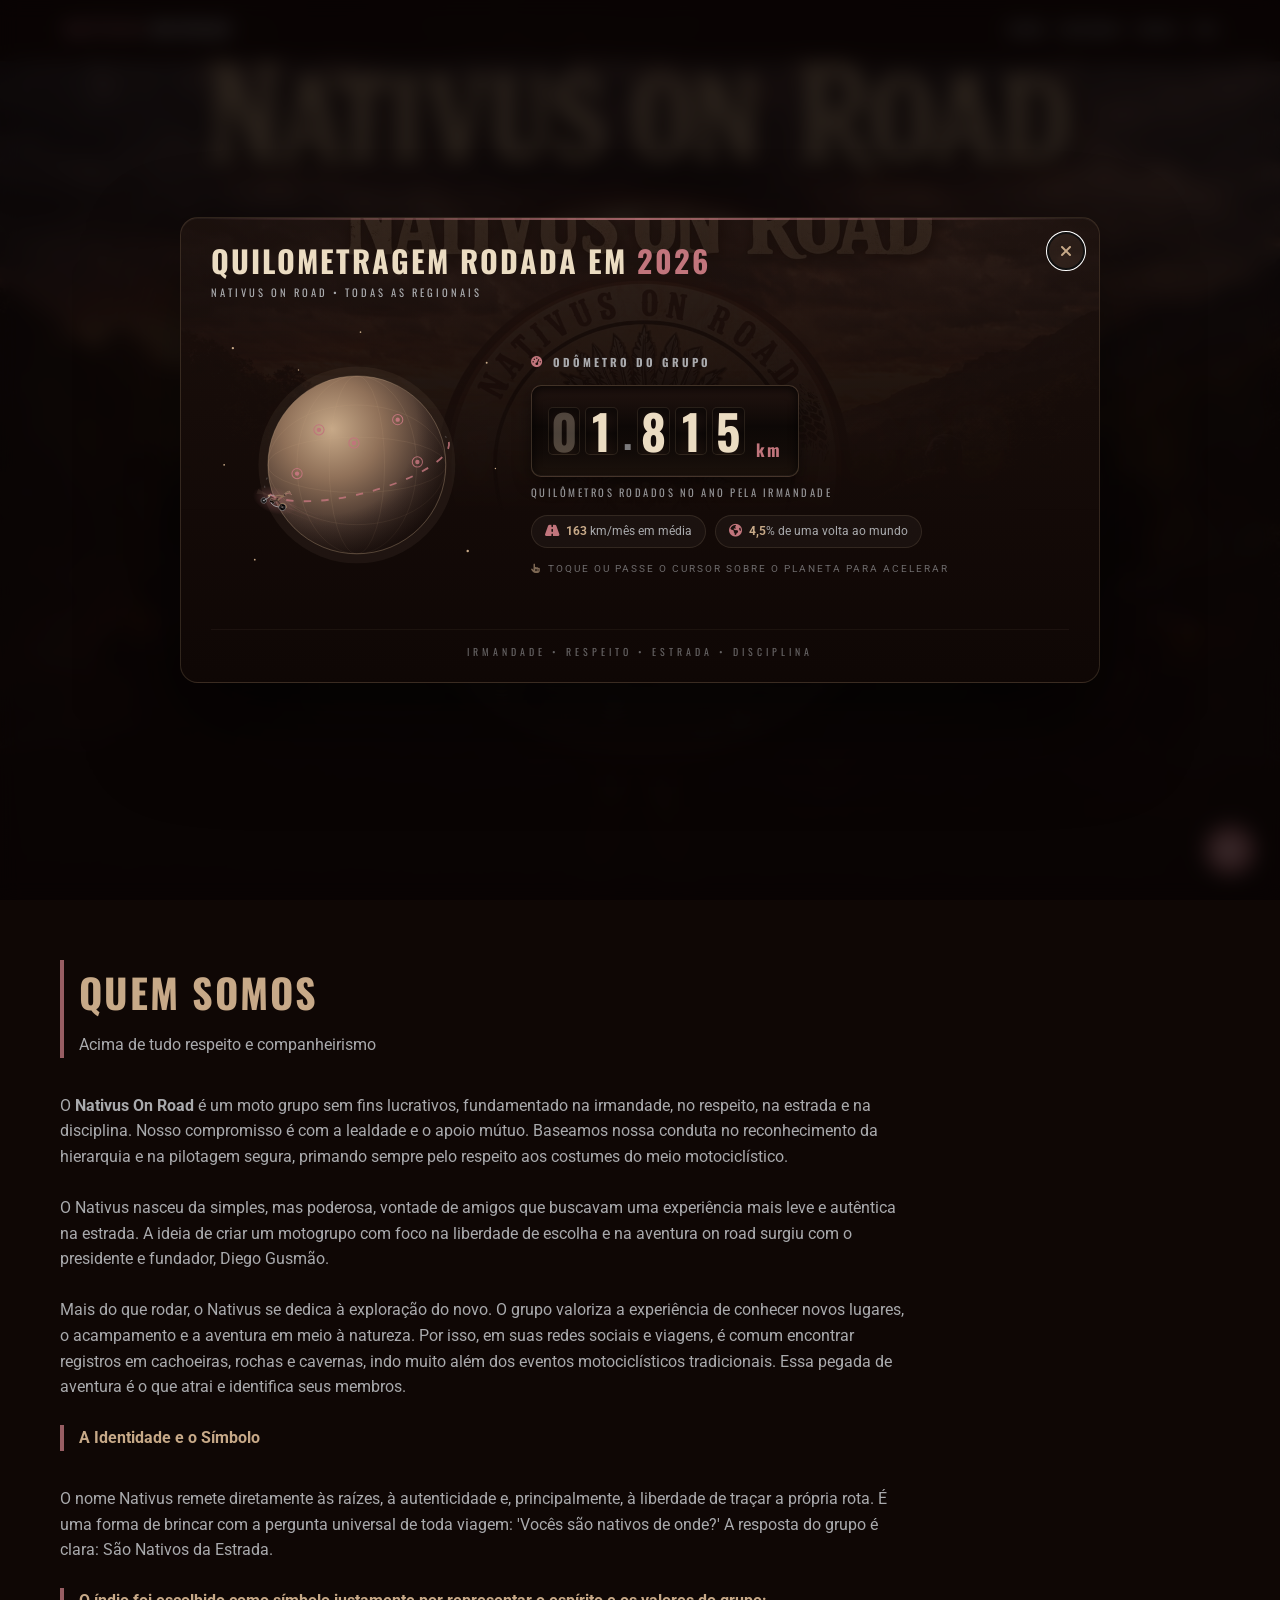
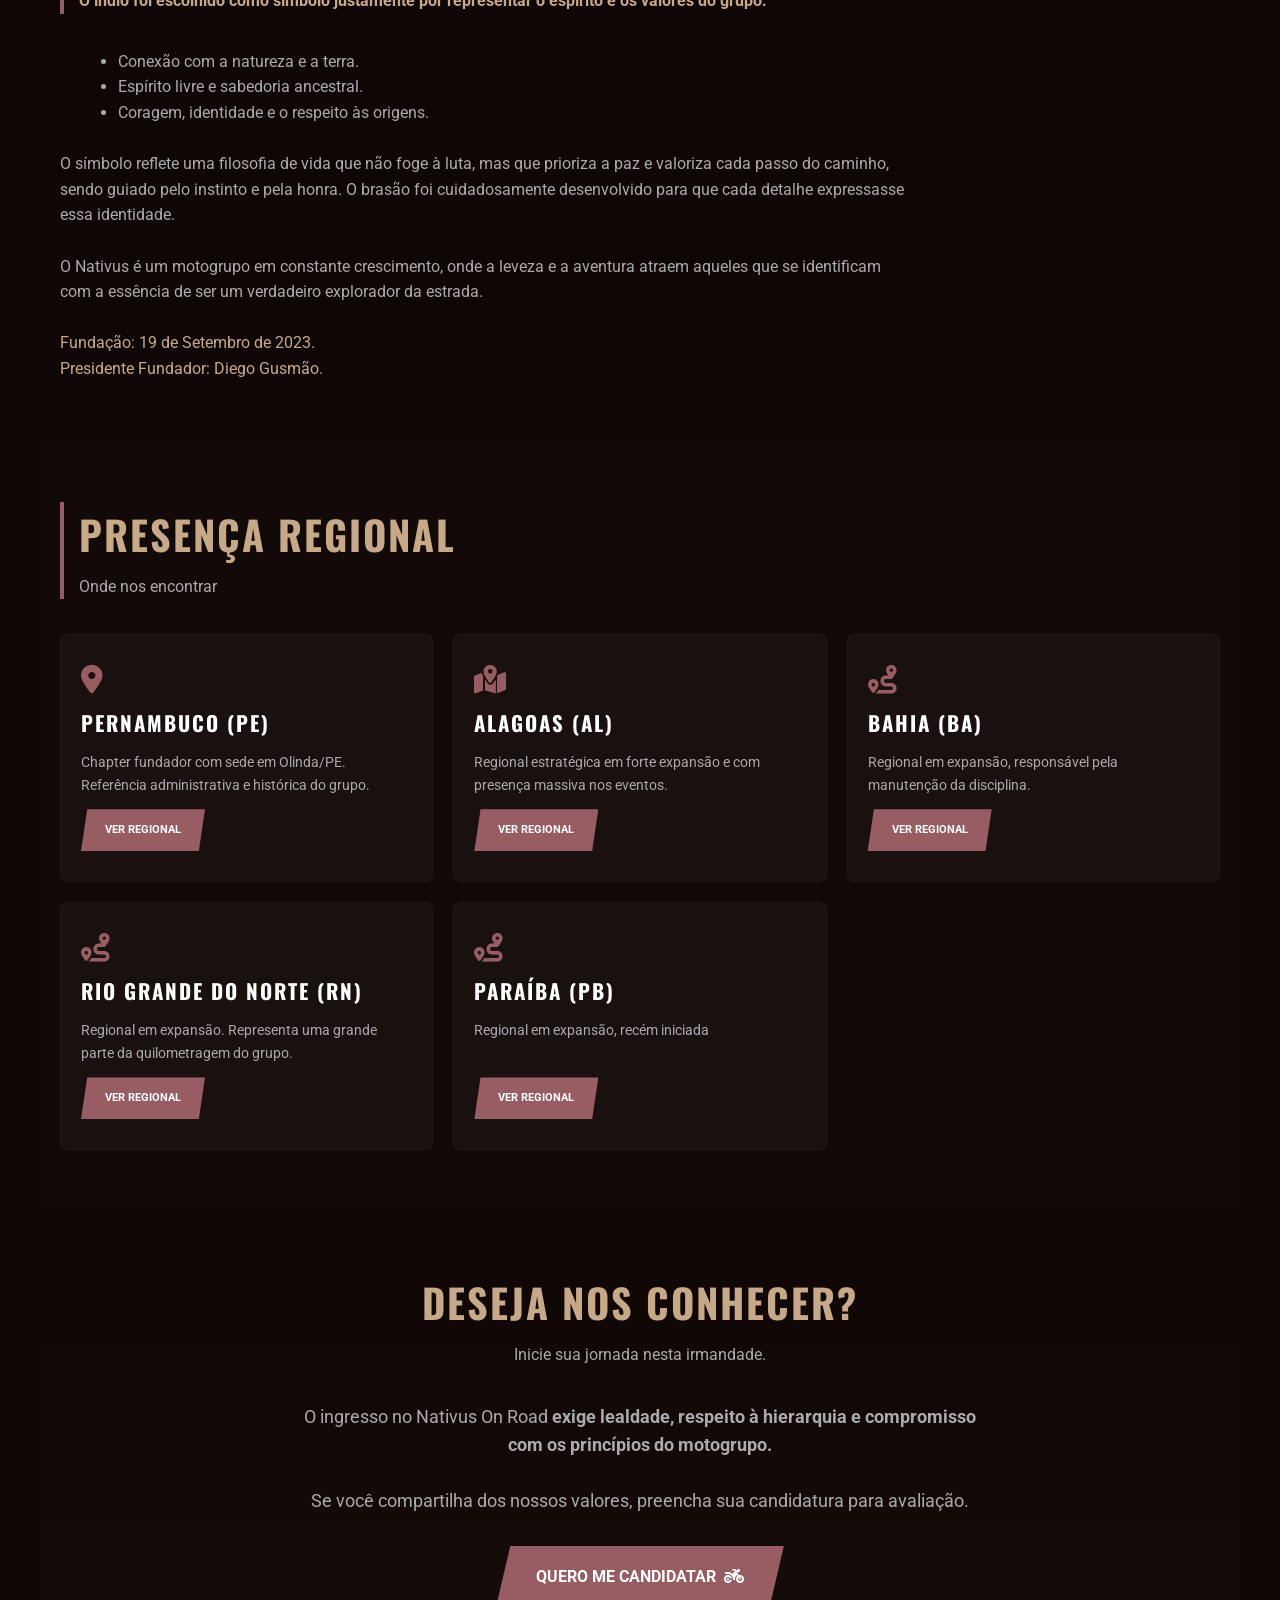
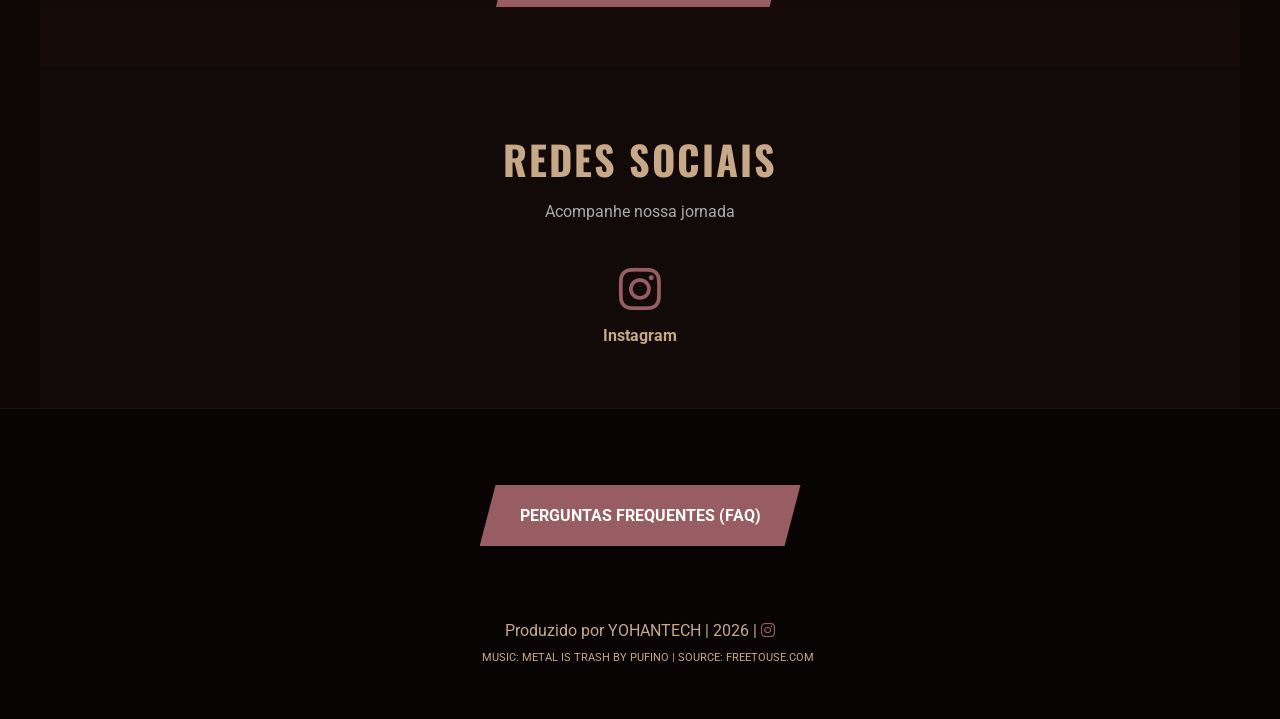
==== commit dfc862b9: "Refactor code structure for improved readability and maintainability" ====
--- a/index.html
+++ b/index.html
@@ -7,6 +7,10 @@
     
     <link href="https://fonts.googleapis.com/css2?family=Oswald:wght@400;700&family=Roboto:wght@300;400;700&display=swap" rel="stylesheet">
     <link rel="stylesheet" href="https://cdnjs.cloudflare.com/ajax/libs/font-awesome/6.4.0/css/all.min.css">
+
+    <!-- Contador de quilometragem (pop-up) — editar total em contador-km.js -->
+    <link rel="stylesheet" href="contador-km.css">
+    <script src="contador-km.js" defer></script>
 
     <style>
         :root {
--- a/contador-km.css
+++ b/contador-km.css
@@ -0,0 +1,334 @@
+/* ============================================================
+   CONTADOR DE QUILOMETRAGEM — NATIVUS ON ROAD
+   Pop-up institucional (arquivo isolado)
+   O index.html apenas referencia este arquivo.
+   Paleta oficial do Estatuto:
+   preto #0F0705 | vermelho #975D63 / #c1757c | bege #C7A988
+   couro #907159 | marrom #47352D | prata #A9AAAD
+   ============================================================ */
+
+/* ---------- OVERLAY ---------- */
+.km-overlay {
+    position: fixed;
+    inset: 0;
+    z-index: 3000;
+    display: flex;
+    align-items: center;
+    justify-content: center;
+    padding: 22px;
+    background: rgba(8, 4, 3, 0.72);
+    backdrop-filter: blur(10px);
+    -webkit-backdrop-filter: blur(10px);
+    opacity: 0;
+    transition: opacity 0.35s ease;
+}
+.km-overlay[hidden] { display: none; }
+.km-overlay.km-open { opacity: 1; }
+
+/* ---------- MODAL ---------- */
+.km-modal {
+    position: relative;
+    width: min(920px, 94vw);
+    max-height: calc(100vh - 48px);
+    overflow: auto;
+    scrollbar-width: thin;
+    scrollbar-color: #47352d transparent;
+    background: linear-gradient(180deg, rgba(28,16,12,0.97), rgba(15,7,5,0.98));
+    border: 1px solid rgba(199,169,136,0.18);
+    border-radius: 18px;
+    box-shadow: 0 40px 90px rgba(0,0,0,0.6), inset 0 1px 0 rgba(255,255,255,0.05);
+    padding: 26px 30px 22px;
+    transform: translateY(26px) scale(0.96);
+    transition: transform 0.45s cubic-bezier(0.165, 0.84, 0.44, 1);
+}
+.km-overlay.km-open .km-modal { transform: none; }
+
+/* hero institucional ao fundo (bem sutil) */
+.km-modal::before {
+    content: '';
+    position: absolute;
+    inset: 0;
+    border-radius: inherit;
+    background: url('imagens/hero_image.jpeg') center center / cover no-repeat;
+    opacity: 0.12;
+    pointer-events: none;
+    -webkit-mask-image: linear-gradient(180deg, rgba(0,0,0,0.9), transparent 65%);
+    mask-image: linear-gradient(180deg, rgba(0,0,0,0.9), transparent 65%);
+}
+/* faixa vermelha superior */
+.km-modal::after {
+    content: '';
+    position: absolute;
+    top: 0;
+    left: 26px;
+    right: 26px;
+    height: 2px;
+    border-radius: 2px;
+    background: linear-gradient(90deg, transparent, #c1757c, transparent);
+    opacity: 0.8;
+    pointer-events: none;
+}
+.km-modal > * { position: relative; }
+
+/* ---------- BOTÃO FECHAR ---------- */
+.km-close {
+    position: absolute;
+    top: 14px;
+    right: 14px;
+    z-index: 5;
+    width: 38px;
+    height: 38px;
+    border-radius: 50%;
+    display: flex;
+    align-items: center;
+    justify-content: center;
+    background: rgba(199,169,136,0.08);
+    color: #C7A988;
+    border: 1px solid rgba(199,169,136,0.25);
+    cursor: pointer;
+    font-size: 1rem;
+    transition: all 0.25s ease;
+}
+.km-close:hover {
+    background: #975D63;
+    color: #fff;
+    transform: rotate(90deg);
+}
+
+/* ---------- CABEÇALHO ---------- */
+.km-head {
+    display: flex;
+    align-items: center;
+    gap: 18px;
+    margin-bottom: 18px;
+    padding-right: 48px;
+}
+.km-logo {
+    width: 64px;
+    height: 64px;
+    object-fit: contain;
+    flex: 0 0 auto;
+    filter: drop-shadow(0 4px 14px rgba(0,0,0,0.6));
+}
+.km-titles h2 {
+    font-family: 'Oswald', sans-serif;
+    text-transform: uppercase;
+    letter-spacing: 2px;
+    font-size: clamp(1.25rem, 4vw, 1.9rem);
+    color: #EBDCC2;
+    margin: 0;
+    line-height: 1.15;
+}
+.km-titles h2 b { color: #c1757c; }
+.km-titles p {
+    margin: 5px 0 0;
+    font-family: 'Oswald', sans-serif;
+    font-size: 0.66rem;
+    letter-spacing: 3px;
+    text-transform: uppercase;
+    color: #A9AAAD;
+}
+
+/* ---------- CORPO ---------- */
+.km-body {
+    display: flex;
+    align-items: center;
+    gap: 28px;
+    flex-wrap: wrap;
+}
+.km-globe { flex: 0 0 auto; width: clamp(230px, 34%, 330px); }
+.km-globe svg {
+    display: block;
+    width: 100%;
+    height: auto;
+    cursor: pointer;
+    user-select: none;
+    -webkit-user-select: none;
+    touch-action: manipulation;
+}
+.km-panel { flex: 1 1 320px; min-width: 260px; }
+
+.km-label {
+    display: flex;
+    align-items: center;
+    gap: 8px;
+    font-family: 'Oswald', sans-serif;
+    font-weight: 700;
+    font-size: 0.7rem;
+    letter-spacing: 3px;
+    text-transform: uppercase;
+    color: #A9AAAD;
+}
+.km-label i { color: #c1757c; }
+
+/* ---------- ODÔMETRO DIGITAL ---------- */
+.km-odometer {
+    display: inline-flex;
+    align-items: center;
+    gap: 5px;
+    margin: 13px 0 7px;
+    padding: 13px 16px 12px;
+    background: linear-gradient(180deg, #221410, #0d0806 45%, #120b08 75%, #1c120c);
+    border: 1px solid rgba(199,169,136,0.22);
+    border-radius: 10px;
+    box-shadow: inset 0 3px 10px rgba(0,0,0,0.75),
+                inset 0 -1px 0 rgba(255,255,255,0.05),
+                0 6px 18px rgba(0,0,0,0.45);
+}
+.km-slot {
+    position: relative;
+    width: 0.68em;
+    height: 1em;
+    overflow: hidden;
+    font-family: 'Oswald', sans-serif;
+    font-weight: 700;
+    font-size: clamp(2rem, 6vw, 3rem);
+    color: #EBDCC2;
+    background: linear-gradient(180deg, #241612, #0f0907 55%, #1b110c);
+    border-radius: 5px;
+    box-shadow: inset 0 0 0 1px rgba(199,169,136,0.14),
+                inset 0 8px 12px rgba(0,0,0,0.65);
+}
+/* dígito digital: sempre um número completo, nunca meio virado */
+.km-digit {
+    position: absolute;
+    inset: 0;
+    display: flex;
+    align-items: center;
+    justify-content: center;
+    line-height: 1;
+    will-change: transform;
+}
+.km-digit.km-dim { opacity: 0.28; } /* zeros à esquerda, apagadinhos */
+.km-digit.km-flip { animation: kmFlip 0.15s ease-out; }
+@keyframes kmFlip {
+    from { transform: translateY(-100%); opacity: 0.2; }
+    to { transform: translateY(0); opacity: 1; }
+}
+.km-sep {
+    font-family: 'Oswald', sans-serif;
+    font-weight: 700;
+    font-size: clamp(1.6rem, 4.8vw, 2.4rem);
+    color: #A9AAAD;
+    opacity: 0.7;
+    align-self: center;
+    padding-top: 0.1em;
+}
+.km-unit {
+    font-family: 'Oswald', sans-serif;
+    font-weight: 700;
+    font-size: 1.05rem;
+    color: #c1757c;
+    letter-spacing: 2px;
+    align-self: flex-end;
+    margin-left: 6px;
+}
+.km-sub {
+    font-family: 'Oswald', sans-serif;
+    font-size: 0.66rem;
+    letter-spacing: 2.5px;
+    text-transform: uppercase;
+    color: #A9AAAD;
+    opacity: 0.85;
+    margin-bottom: 14px;
+}
+
+/* ---------- CHIPS / RODAPÉ ---------- */
+.km-stats { display: flex; flex-wrap: wrap; gap: 9px; }
+.km-chip {
+    display: inline-flex;
+    align-items: center;
+    gap: 7px;
+    font-size: 0.75rem;
+    color: #A9AAAD;
+    padding: 6px 13px;
+    border-radius: 999px;
+    background: rgba(255,255,255,0.035);
+    border: 1px solid rgba(199,169,136,0.14);
+    transition: all 0.25s ease;
+}
+.km-chip:hover { background: rgba(151,93,99,0.14); transform: translateY(-2px); }
+.km-chip i { color: #c1757c; font-size: 0.8rem; }
+.km-chip b { color: #C7A988; font-variant-numeric: tabular-nums; }
+
+.km-hint {
+    margin-top: 13px;
+    display: flex;
+    align-items: center;
+    gap: 7px;
+    font-size: 0.6rem;
+    letter-spacing: 2px;
+    text-transform: uppercase;
+    color: #A9AAAD;
+    opacity: 0.6;
+}
+.km-hint i { color: #C7A988; }
+
+.km-foot {
+    margin-top: 18px;
+    padding-top: 14px;
+    border-top: 1px solid rgba(199,169,136,0.12);
+    text-align: center;
+    font-family: 'Oswald', sans-serif;
+    font-size: 0.62rem;
+    letter-spacing: 4px;
+    text-transform: uppercase;
+    color: #A9AAAD;
+    opacity: 0.55;
+}
+
+.km-sr {
+    position: absolute;
+    width: 1px;
+    height: 1px;
+    padding: 0;
+    margin: -1px;
+    overflow: hidden;
+    clip: rect(0,0,0,0);
+    border: 0;
+    white-space: nowrap;
+}
+
+/* ---------- ANIMAÇÕES DO SVG ---------- */
+.km-star { animation: kmTwinkle 3.4s ease-in-out infinite alternate; }
+@keyframes kmTwinkle { from { opacity: 0.12; } to { opacity: 0.9; } }
+
+.km-road { animation: kmMarch 5s linear infinite; }
+@keyframes kmMarch { to { stroke-dashoffset: -240; } }
+
+.km-spokes {
+    transform-box: fill-box;
+    transform-origin: center;
+    animation: kmSpin 0.6s linear infinite;
+}
+.km-svg.km-boost .km-spokes { animation-duration: 0.22s; }
+@keyframes kmSpin { to { transform: rotate(360deg); } }
+
+.km-ring {
+    transform-box: fill-box;
+    transform-origin: center;
+    animation: kmPing 2.8s cubic-bezier(0.2, 0.7, 0.3, 1) infinite;
+}
+@keyframes kmPing {
+    0% { transform: scale(0.25); opacity: 0.9; }
+    75%, 100% { transform: scale(2.1); opacity: 0; }
+}
+
+/* ---------- RESPONSIVO ---------- */
+@media (max-width: 640px) {
+    .km-modal { padding: 20px 16px 18px; }
+    .km-head { gap: 12px; }
+    .km-logo { width: 52px; height: 52px; }
+    .km-body { flex-direction: column; gap: 6px; }
+    .km-globe { width: clamp(190px, 64vw, 260px); }
+    .km-panel { width: 100%; text-align: center; }
+    .km-label, .km-stats, .km-hint { justify-content: center; }
+    .km-foot { letter-spacing: 2.5px; }
+}
+
+/* ---------- ACESSIBILIDADE ---------- */
+@media (prefers-reduced-motion: reduce) {
+    .km-star, .km-road, .km-spokes, .km-ring { animation: none !important; }
+    .km-digit.km-flip { animation: none !important; }
+    .km-overlay, .km-modal, .km-close, .km-chip { transition: none !important; }
+}
